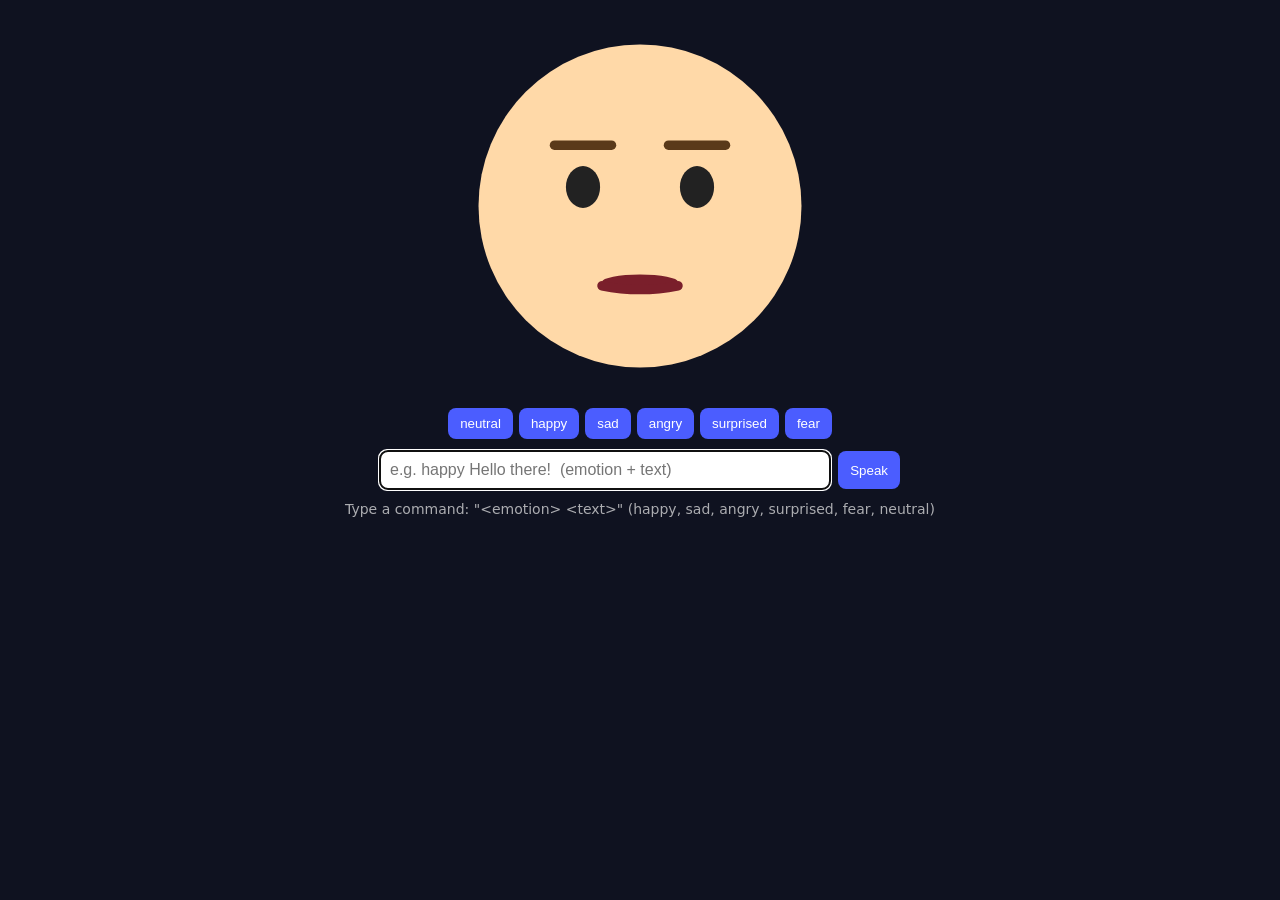
==== public/index.html @ e5810aa2 "Real-time emotion avatar with MiMo TTS on Fly.io" ====
<!doctype html>
<html><head><meta charset="utf-8"><meta name="viewport" content="width=device-width,initial-scale=1">
<title>Real-Time Avatar</title>
<style>
body{margin:0;font-family:system-ui;background:#0f1220;color:#eee;display:flex;flex-direction:column;align-items:center;gap:12px;padding:16px}
svg{width:min(80vw,380px);height:auto}
#cmd{width:min(90vw,520px);display:flex;gap:8px}
input{flex:1;padding:10px;border-radius:8px;border:0;font-size:16px}
button{padding:8px 12px;border-radius:8px;border:0;background:#4b5dff;color:#fff;cursor:pointer}
#emos{display:flex;gap:6px;flex-wrap:wrap;justify-content:center}
#status{opacity:.7;font-size:14px}
</style></head><body>
<svg viewBox="0 0 200 200">
  <circle cx="100" cy="100" r="85" fill="#ffd9a8"/>
  <g id="brows" stroke="#5a3a1a" stroke-width="5" stroke-linecap="round" fill="none">
    <path id="bl" d="M55 68 L85 68"/><path id="br" d="M115 68 L145 68"/></g>
  <g id="eyes" fill="#222"><ellipse id="el" cx="70" cy="90" rx="9" ry="11"/><ellipse id="er" cx="130" cy="90" rx="9" ry="11"/></g>
  <path id="cheek" d="" fill="none"/>
  <ellipse id="mouth" cx="100" cy="140" rx="20" ry="4" fill="#7a1f2b"/>
  <path id="smile" d="" stroke="#7a1f2b" stroke-width="5" fill="none" stroke-linecap="round"/>
</svg>
<div id="emos"></div>
<form id="cmd"><input id="in" placeholder="e.g. happy Hello there!  (emotion + text)" autofocus><button>Speak</button></form>
<div id="status">Type a command: "&lt;emotion&gt; &lt;text&gt;" (happy, sad, angry, surprised, fear, neutral)</div>
<script>
const FACES={
 neutral:{bl:'M55 68 L85 68',br:'M115 68 L145 68',ry:11,smile:'M80 142 Q100 146 120 142'},
 happy:{bl:'M55 64 Q70 58 85 66',br:'M115 66 Q130 58 145 64',ry:8,smile:'M72 135 Q100 168 128 135'},
 sad:{bl:'M55 74 L85 62',br:'M115 62 L145 74',ry:10,smile:'M76 152 Q100 134 124 152'},
 angry:{bl:'M55 60 L85 72',br:'M115 72 L145 60',ry:7,smile:'M78 150 Q100 140 122 150'},
 surprised:{bl:'M55 58 Q70 50 85 58',br:'M115 58 Q130 50 145 58',ry:15,smile:''},
 fear:{bl:'M55 70 L85 58',br:'M115 58 L145 70',ry:14,smile:'M78 150 Q100 140 122 150'}
};
const $=id=>document.getElementById(id);
let cur='neutral';
function setEmotion(e){
 const f=FACES[e]||FACES.neutral;cur=e;
 $('bl').setAttribute('d',f.bl);$('br').setAttribute('d',f.br);
 $('el').setAttribute('ry',f.ry);$('er').setAttribute('ry',f.ry);
 $('smile').setAttribute('d',f.smile);
 $('mouth').style.display=speaking||e==='surprised'?'':'none';
}
let speaking=false,an;
Object.keys(FACES).forEach(e=>{const b=document.createElement('button');b.textContent=e;b.onclick=()=>setEmotion(e);$('emos').append(b)});
setEmotion('neutral');
$('mouth').style.display='';
function animate(){
 const d=new Uint8Array(an.fftSize);an.getByteTimeDomainData(d);
 let s=0;for(const v of d)s+=Math.abs(v-128);const lvl=Math.min(1,s/d.length/18);
 $('mouth').setAttribute('ry',4+lvl*26);$('mouth').setAttribute('rx',20+lvl*6);
 if(speaking)requestAnimationFrame(animate);
}
const ctx=new (window.AudioContext||window.webkitAudioContext)();
$('cmd').onsubmit=async ev=>{
 ev.preventDefault();
 let t=$('in').value.trim();if(!t)return;
 const m=t.split(/\s+/)[0].toLowerCase();let emotion='neutral';
 if(FACES[m]){emotion=m;t=t.slice(m.length).trim()||'Hello';}
 setEmotion(emotion); // face changes instantly, before audio arrives
 $('status').textContent='Generating voice…';
 const r=await fetch('/api/speak',{method:'POST',headers:{'Content-Type':'application/json'},body:JSON.stringify({emotion,text:t})});
 if(!r.ok){$('status').textContent='Error: '+(await r.text());return;}
 await ctx.resume();
 const buf=await ctx.decodeAudioData(await r.arrayBuffer());
 const src=ctx.createBufferSource();src.buffer=buf;an=ctx.createAnalyser();an.fftSize=1024;
 src.connect(an);an.connect(ctx.destination);
 speaking=true;setEmotion(emotion);animate();src.start();
 $('status').textContent='Speaking ('+emotion+')';
 src.onended=()=>{speaking=false;$('mouth').setAttribute('ry',4);setEmotion(emotion);$('status').textContent='Ready'};
 $('in').value='';
};
</script></body></html>
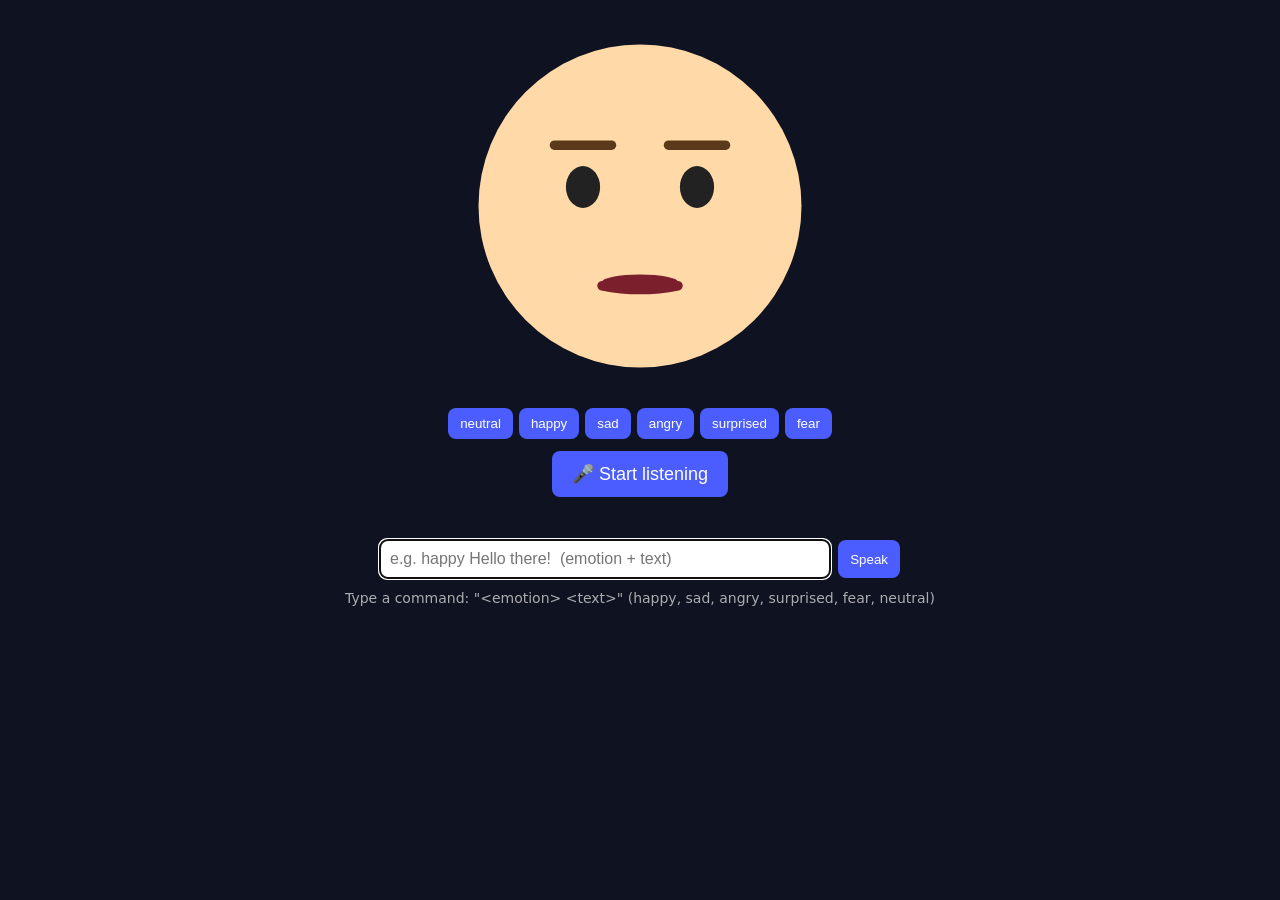
==== commit b3bce376: "Add mic conversation loop: speech -> empathetic reply+emotion -> TTS; photo faces support Co-Authore" ====
--- a/public/index.html
+++ b/public/index.html
@@ -10,7 +10,8 @@
 #emos{display:flex;gap:6px;flex-wrap:wrap;justify-content:center}
 #status{opacity:.7;font-size:14px}
 </style></head><body>
-<svg viewBox="0 0 200 200">
+<img id="photo" style="display:none;width:min(80vw,380px);border-radius:16px">
+<svg id="cartoon" viewBox="0 0 200 200">
   <circle cx="100" cy="100" r="85" fill="#ffd9a8"/>
   <g id="brows" stroke="#5a3a1a" stroke-width="5" stroke-linecap="round" fill="none">
     <path id="bl" d="M55 68 L85 68"/><path id="br" d="M115 68 L145 68"/></g>
@@ -20,6 +21,8 @@
   <path id="smile" d="" stroke="#7a1f2b" stroke-width="5" fill="none" stroke-linecap="round"/>
 </svg>
 <div id="emos"></div>
+<button id="mic" style="font-size:18px;padding:12px 20px">🎤 Start listening</button>
+<div id="heard" style="min-height:1.2em;opacity:.8"></div>
 <form id="cmd"><input id="in" placeholder="e.g. happy Hello there!  (emotion + text)" autofocus><button>Speak</button></form>
 <div id="status">Type a command: "&lt;emotion&gt; &lt;text&gt;" (happy, sad, angry, surprised, fear, neutral)</div>
 <script>
@@ -33,21 +36,23 @@
 };
 const $=id=>document.getElementById(id);
 let cur='neutral';
-function setEmotion(e){
+function setEmotion(e){showPhoto(e);
  const f=FACES[e]||FACES.neutral;cur=e;
  $('bl').setAttribute('d',f.bl);$('br').setAttribute('d',f.br);
  $('el').setAttribute('ry',f.ry);$('er').setAttribute('ry',f.ry);
  $('smile').setAttribute('d',f.smile);
  $('mouth').style.display=speaking||e==='surprised'?'':'none';
 }
-let speaking=false,an;
+let speaking=false,an,photoOK=false;
+const probe=new Image();probe.onload=()=>{photoOK=true;$('photo').style.display='';$('cartoon').style.display='none';showPhoto('neutral')};probe.src='/faces/neutral.jpg';
+function showPhoto(e,talk){if(photoOK)$('photo').src='/faces/'+(talk&&speaking?'speaking':e)+'.jpg';}
 Object.keys(FACES).forEach(e=>{const b=document.createElement('button');b.textContent=e;b.onclick=()=>setEmotion(e);$('emos').append(b)});
 setEmotion('neutral');
 $('mouth').style.display='';
 function animate(){
  const d=new Uint8Array(an.fftSize);an.getByteTimeDomainData(d);
  let s=0;for(const v of d)s+=Math.abs(v-128);const lvl=Math.min(1,s/d.length/18);
- $('mouth').setAttribute('ry',4+lvl*26);$('mouth').setAttribute('rx',20+lvl*6);
+ $('mouth').setAttribute('ry',4+lvl*26);if(photoOK)showPhoto(cur,lvl>0.12);$('mouth').setAttribute('rx',20+lvl*6);
  if(speaking)requestAnimationFrame(animate);
 }
 const ctx=new (window.AudioContext||window.webkitAudioContext)();
@@ -69,4 +74,35 @@
  src.onended=()=>{speaking=false;$('mouth').setAttribute('ry',4);setEmotion(emotion);$('status').textContent='Ready'};
  $('in').value='';
 };
+</script>
+<script>
+// Listen -> understand -> empathize loop
+const SR=window.SpeechRecognition||window.webkitSpeechRecognition;
+let rec,listening=false,busy=false;
+async function say(text){
+ busy=true;$('heard').textContent='You: '+text;$('status').textContent='Thinking…';
+ try{
+  const r=await fetch('/api/converse',{method:'POST',headers:{'Content-Type':'application/json'},body:JSON.stringify({text})});
+  const j=await r.json();if(j.error)throw new Error(j.error);
+  setEmotion(j.user_emotion); // mirror what the user feels first
+  await ctx.resume();
+  const bin=Uint8Array.from(atob(j.audio),c=>c.charCodeAt(0));
+  const buf=await ctx.decodeAudioData(bin.buffer);
+  const src=ctx.createBufferSource();src.buffer=buf;an=ctx.createAnalyser();an.fftSize=1024;
+  src.connect(an);an.connect(ctx.destination);
+  speaking=true;setEmotion(j.reply_emotion);animate();src.start();
+  $('status').textContent='Heard '+j.user_emotion+' → '+j.reply_emotion+': '+j.reply;
+  await new Promise(res=>src.onended=res);
+  speaking=false;$('mouth').setAttribute('ry',4);setEmotion(j.reply_emotion);
+ }catch(e){$('status').textContent='Error: '+e.message}
+ busy=false;
+}
+$('mic').onclick=()=>{
+ if(!SR){$('status').textContent='Speech recognition needs Chrome';return;}
+ if(listening){listening=false;rec.stop();$('mic').textContent='🎤 Start listening';return;}
+ rec=new SR();rec.continuous=true;rec.interimResults=false;rec.lang='en-US';
+ rec.onresult=ev=>{const t=ev.results[ev.results.length-1][0].transcript.trim();if(t&&!busy)say(t);};
+ rec.onend=()=>{if(listening)rec.start();};
+ rec.start();listening=true;$('mic').textContent='⏹ Stop listening';$('status').textContent='Listening…';
+};
 </script></body></html>
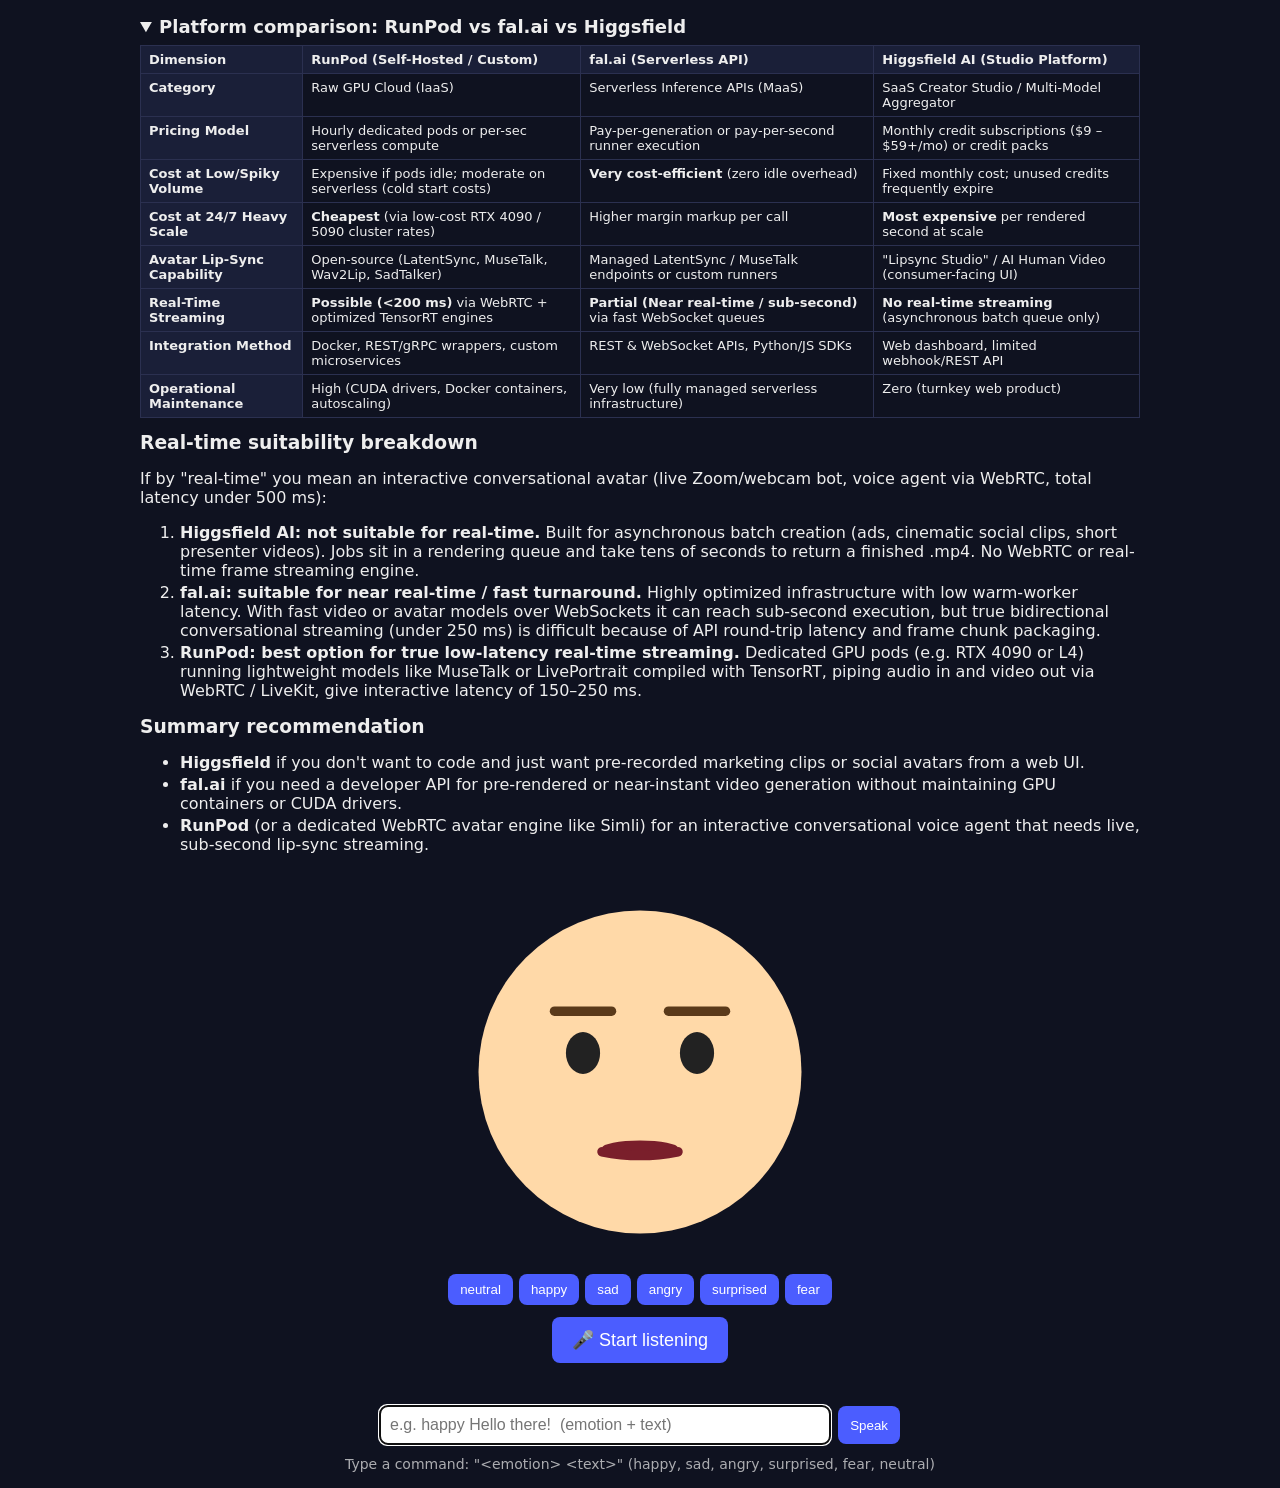
==== commit f8880cd8: "Add platform comparison section at top of page Co-Authored-By: Claude Sonnet 5.5 <noreply@anthropic." ====
--- a/public/index.html
+++ b/public/index.html
@@ -9,7 +9,28 @@
 button{padding:8px 12px;border-radius:8px;border:0;background:#4b5dff;color:#fff;cursor:pointer}
 #emos{display:flex;gap:6px;flex-wrap:wrap;justify-content:center}
 #status{opacity:.7;font-size:14px}
+table{border-collapse:collapse;width:min(96vw,1000px);font-size:13px}
+th,td{border:1px solid #2b3050;padding:6px 8px;text-align:left;vertical-align:top}
+th{background:#1a1f38}
+#compare{width:min(96vw,1000px);overflow-x:auto}
+#compare summary{cursor:pointer;font-size:18px;font-weight:600;margin-bottom:8px}
+#compare h3{margin:14px 0 4px}#compare li{margin:3px 0}
 </style></head><body>
+<details id="compare" open><summary>Platform comparison: RunPod vs fal.ai vs Higgsfield</summary>
+<table><tr><th>Dimension</th><th>RunPod (Self-Hosted / Custom)</th><th>fal.ai (Serverless API)</th><th>Higgsfield AI (Studio Platform)</th></tr><tr><th>Category</th><td>Raw GPU Cloud (IaaS)</td><td>Serverless Inference APIs (MaaS)</td><td>SaaS Creator Studio / Multi-Model Aggregator</td></tr><tr><th>Pricing Model</th><td>Hourly dedicated pods or per-sec serverless compute</td><td>Pay-per-generation or pay-per-second runner execution</td><td>Monthly credit subscriptions ($9 – $59+/mo) or credit packs</td></tr><tr><th>Cost at Low/Spiky Volume</th><td>Expensive if pods idle; moderate on serverless (cold start costs)</td><td><b>Very cost-efficient</b> (zero idle overhead)</td><td>Fixed monthly cost; unused credits frequently expire</td></tr><tr><th>Cost at 24/7 Heavy Scale</th><td><b>Cheapest</b> (via low-cost RTX 4090 / 5090 cluster rates)</td><td>Higher margin markup per call</td><td><b>Most expensive</b> per rendered second at scale</td></tr><tr><th>Avatar Lip-Sync Capability</th><td>Open-source (LatentSync, MuseTalk, Wav2Lip, SadTalker)</td><td>Managed LatentSync / MuseTalk endpoints or custom runners</td><td>"Lipsync Studio" / AI Human Video (consumer-facing UI)</td></tr><tr><th>Real-Time Streaming</th><td><b>Possible (&lt;200 ms)</b> via WebRTC + optimized TensorRT engines</td><td><b>Partial (Near real-time / sub-second)</b> via fast WebSocket queues</td><td><b>No real-time streaming</b> (asynchronous batch queue only)</td></tr><tr><th>Integration Method</th><td>Docker, REST/gRPC wrappers, custom microservices</td><td>REST &amp; WebSocket APIs, Python/JS SDKs</td><td>Web dashboard, limited webhook/REST API</td></tr><tr><th>Operational Maintenance</th><td>High (CUDA drivers, Docker containers, autoscaling)</td><td>Very low (fully managed serverless infrastructure)</td><td>Zero (turnkey web product)</td></tr></table>
+<h3>Real-time suitability breakdown</h3>
+<p>If by "real-time" you mean an interactive conversational avatar (live Zoom/webcam bot, voice agent via WebRTC, total latency under 500 ms):</p>
+<ol>
+<li><b>Higgsfield AI: not suitable for real-time.</b> Built for asynchronous batch creation (ads, cinematic social clips, short presenter videos). Jobs sit in a rendering queue and take tens of seconds to return a finished .mp4. No WebRTC or real-time frame streaming engine.</li>
+<li><b>fal.ai: suitable for near real-time / fast turnaround.</b> Highly optimized infrastructure with low warm-worker latency. With fast video or avatar models over WebSockets it can reach sub-second execution, but true bidirectional conversational streaming (under 250 ms) is difficult because of API round-trip latency and frame chunk packaging.</li>
+<li><b>RunPod: best option for true low-latency real-time streaming.</b> Dedicated GPU pods (e.g. RTX 4090 or L4) running lightweight models like MuseTalk or LivePortrait compiled with TensorRT, piping audio in and video out via WebRTC / LiveKit, give interactive latency of 150–250 ms.</li>
+</ol>
+<h3>Summary recommendation</h3>
+<ul>
+<li><b>Higgsfield</b> if you don't want to code and just want pre-recorded marketing clips or social avatars from a web UI.</li>
+<li><b>fal.ai</b> if you need a developer API for pre-rendered or near-instant video generation without maintaining GPU containers or CUDA drivers.</li>
+<li><b>RunPod</b> (or a dedicated WebRTC avatar engine like Simli) for an interactive conversational voice agent that needs live, sub-second lip-sync streaming.</li>
+</ul></details>
 <img id="photo" style="display:none;width:min(80vw,380px);border-radius:16px">
 <svg id="cartoon" viewBox="0 0 200 200">
   <circle cx="100" cy="100" r="85" fill="#ffd9a8"/>
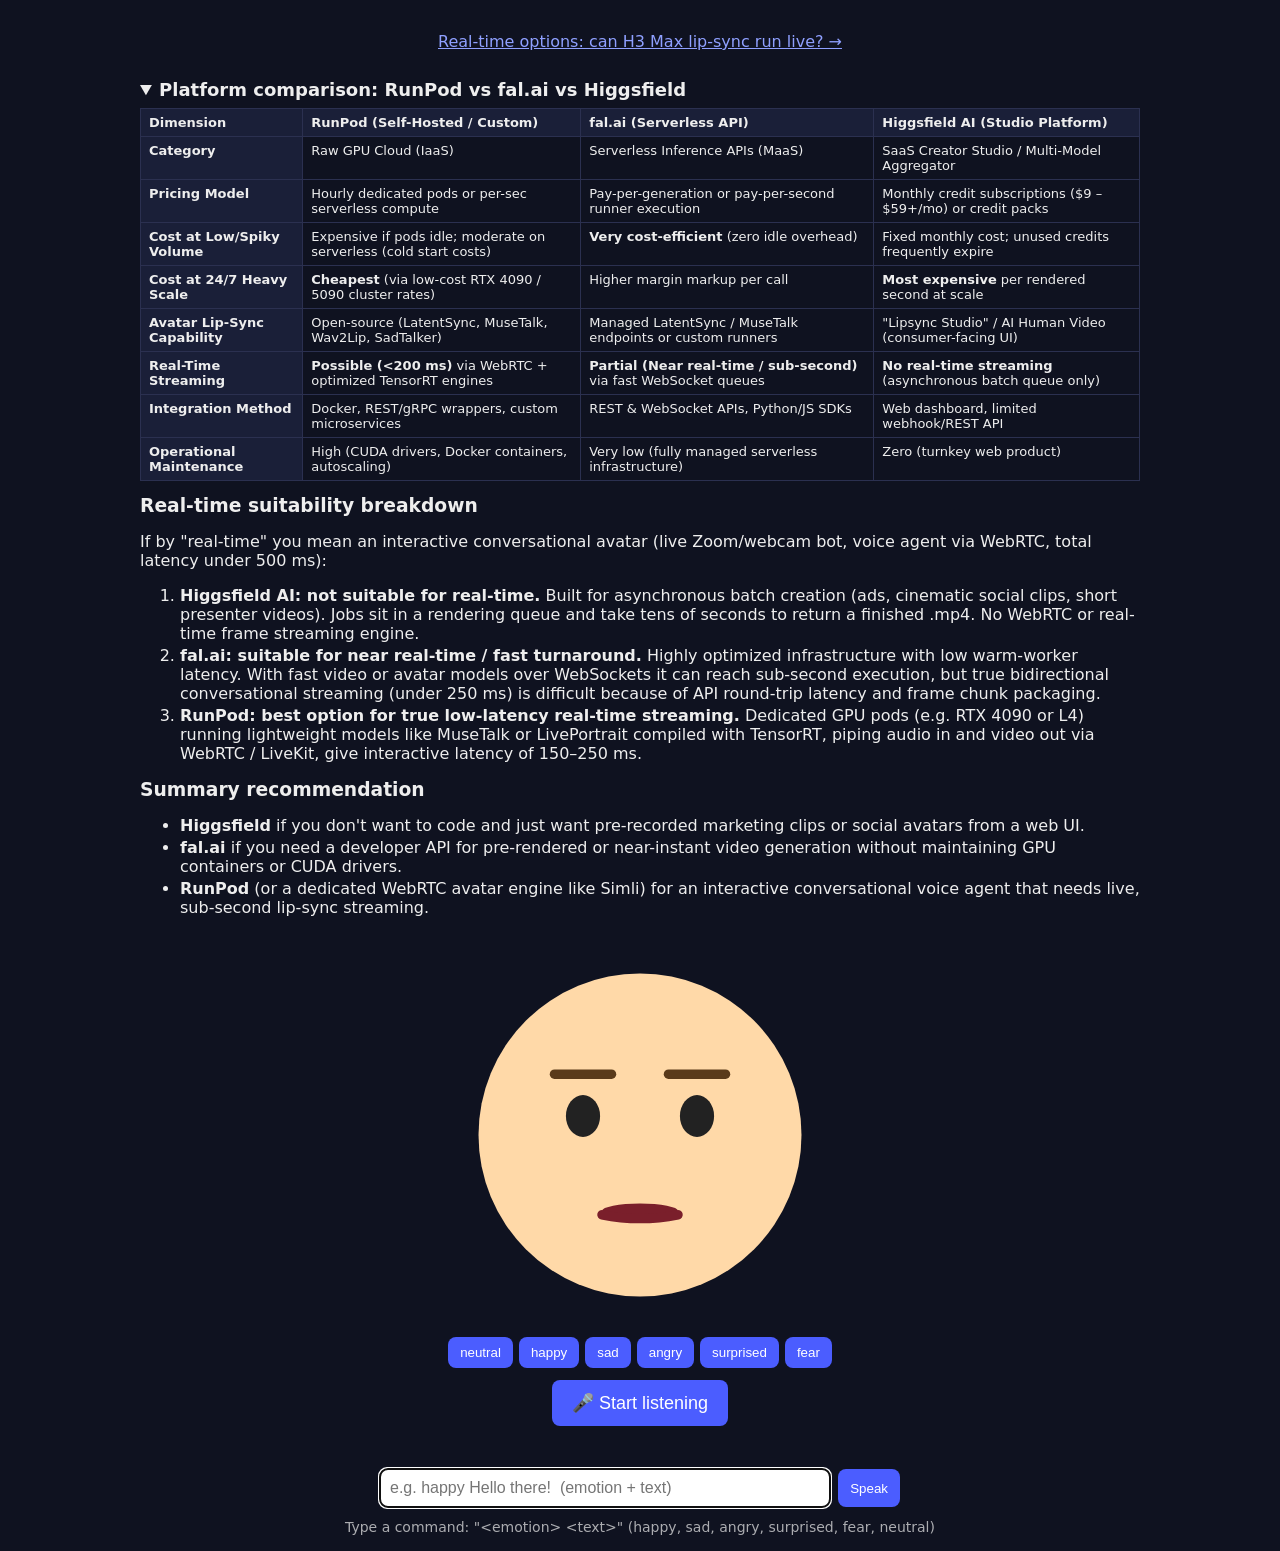
==== commit 76170351: "Add real-time options page and link from home Co-Authored-By: Claude Sonnet 5.5 <noreply@anthropic.c" ====
--- a/public/index.html
+++ b/public/index.html
@@ -16,6 +16,7 @@
 #compare summary{cursor:pointer;font-size:18px;font-weight:600;margin-bottom:8px}
 #compare h3{margin:14px 0 4px}#compare li{margin:3px 0}
 </style></head><body>
+<p><a href="/realtime.html" style="color:#8fa0ff">Real-time options: can H3 Max lip-sync run live? →</a></p>
 <details id="compare" open><summary>Platform comparison: RunPod vs fal.ai vs Higgsfield</summary>
 <table><tr><th>Dimension</th><th>RunPod (Self-Hosted / Custom)</th><th>fal.ai (Serverless API)</th><th>Higgsfield AI (Studio Platform)</th></tr><tr><th>Category</th><td>Raw GPU Cloud (IaaS)</td><td>Serverless Inference APIs (MaaS)</td><td>SaaS Creator Studio / Multi-Model Aggregator</td></tr><tr><th>Pricing Model</th><td>Hourly dedicated pods or per-sec serverless compute</td><td>Pay-per-generation or pay-per-second runner execution</td><td>Monthly credit subscriptions ($9 – $59+/mo) or credit packs</td></tr><tr><th>Cost at Low/Spiky Volume</th><td>Expensive if pods idle; moderate on serverless (cold start costs)</td><td><b>Very cost-efficient</b> (zero idle overhead)</td><td>Fixed monthly cost; unused credits frequently expire</td></tr><tr><th>Cost at 24/7 Heavy Scale</th><td><b>Cheapest</b> (via low-cost RTX 4090 / 5090 cluster rates)</td><td>Higher margin markup per call</td><td><b>Most expensive</b> per rendered second at scale</td></tr><tr><th>Avatar Lip-Sync Capability</th><td>Open-source (LatentSync, MuseTalk, Wav2Lip, SadTalker)</td><td>Managed LatentSync / MuseTalk endpoints or custom runners</td><td>"Lipsync Studio" / AI Human Video (consumer-facing UI)</td></tr><tr><th>Real-Time Streaming</th><td><b>Possible (&lt;200 ms)</b> via WebRTC + optimized TensorRT engines</td><td><b>Partial (Near real-time / sub-second)</b> via fast WebSocket queues</td><td><b>No real-time streaming</b> (asynchronous batch queue only)</td></tr><tr><th>Integration Method</th><td>Docker, REST/gRPC wrappers, custom microservices</td><td>REST &amp; WebSocket APIs, Python/JS SDKs</td><td>Web dashboard, limited webhook/REST API</td></tr><tr><th>Operational Maintenance</th><td>High (CUDA drivers, Docker containers, autoscaling)</td><td>Very low (fully managed serverless infrastructure)</td><td>Zero (turnkey web product)</td></tr></table>
 <h3>Real-time suitability breakdown</h3>
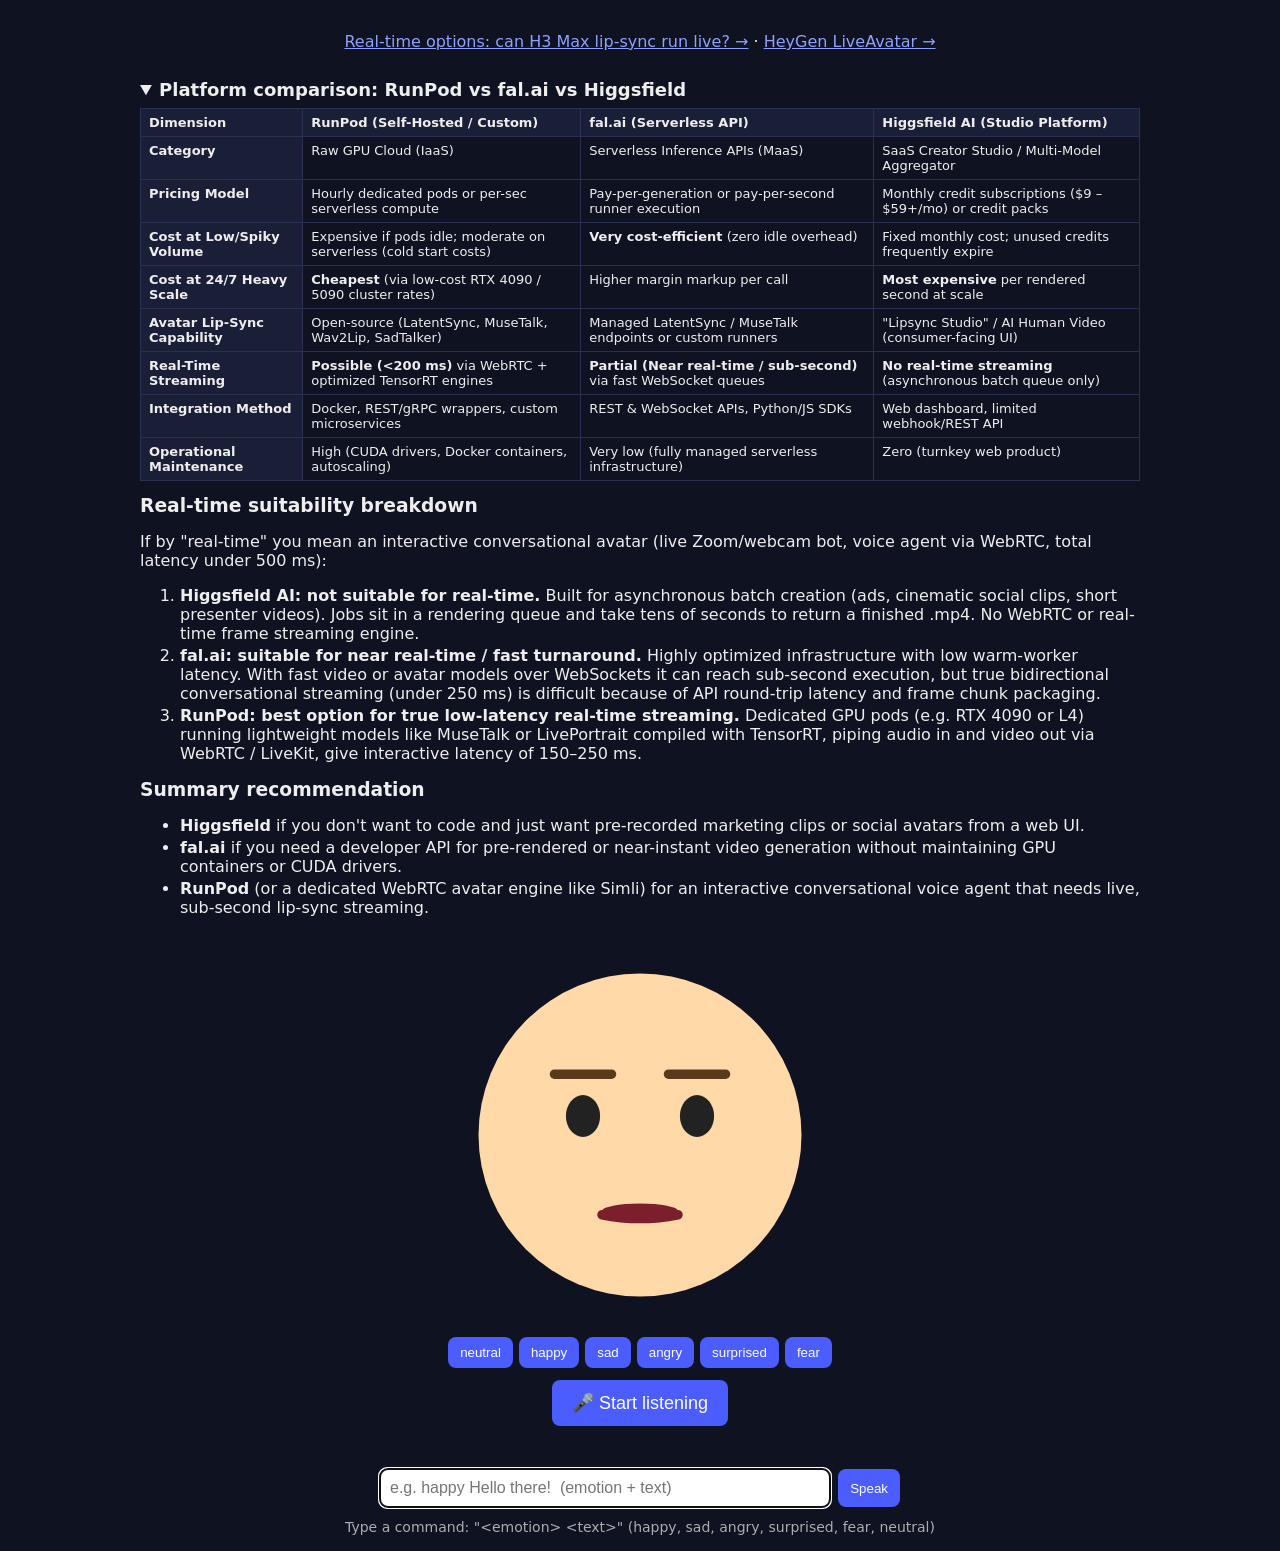
==== commit 41f1ddbd: "Add HeyGen LiveAvatar page and link from home Co-Authored-By: Claude Sonnet 5.5 <noreply@anthropic.c" ====
--- a/public/index.html
+++ b/public/index.html
@@ -16,7 +16,7 @@
 #compare summary{cursor:pointer;font-size:18px;font-weight:600;margin-bottom:8px}
 #compare h3{margin:14px 0 4px}#compare li{margin:3px 0}
 </style></head><body>
-<p><a href="/realtime.html" style="color:#8fa0ff">Real-time options: can H3 Max lip-sync run live? →</a></p>
+<p><a href="/realtime.html" style="color:#8fa0ff">Real-time options: can H3 Max lip-sync run live? →</a> · <a href="/heygen.html" style="color:#8fa0ff">HeyGen LiveAvatar →</a></p>
 <details id="compare" open><summary>Platform comparison: RunPod vs fal.ai vs Higgsfield</summary>
 <table><tr><th>Dimension</th><th>RunPod (Self-Hosted / Custom)</th><th>fal.ai (Serverless API)</th><th>Higgsfield AI (Studio Platform)</th></tr><tr><th>Category</th><td>Raw GPU Cloud (IaaS)</td><td>Serverless Inference APIs (MaaS)</td><td>SaaS Creator Studio / Multi-Model Aggregator</td></tr><tr><th>Pricing Model</th><td>Hourly dedicated pods or per-sec serverless compute</td><td>Pay-per-generation or pay-per-second runner execution</td><td>Monthly credit subscriptions ($9 – $59+/mo) or credit packs</td></tr><tr><th>Cost at Low/Spiky Volume</th><td>Expensive if pods idle; moderate on serverless (cold start costs)</td><td><b>Very cost-efficient</b> (zero idle overhead)</td><td>Fixed monthly cost; unused credits frequently expire</td></tr><tr><th>Cost at 24/7 Heavy Scale</th><td><b>Cheapest</b> (via low-cost RTX 4090 / 5090 cluster rates)</td><td>Higher margin markup per call</td><td><b>Most expensive</b> per rendered second at scale</td></tr><tr><th>Avatar Lip-Sync Capability</th><td>Open-source (LatentSync, MuseTalk, Wav2Lip, SadTalker)</td><td>Managed LatentSync / MuseTalk endpoints or custom runners</td><td>"Lipsync Studio" / AI Human Video (consumer-facing UI)</td></tr><tr><th>Real-Time Streaming</th><td><b>Possible (&lt;200 ms)</b> via WebRTC + optimized TensorRT engines</td><td><b>Partial (Near real-time / sub-second)</b> via fast WebSocket queues</td><td><b>No real-time streaming</b> (asynchronous batch queue only)</td></tr><tr><th>Integration Method</th><td>Docker, REST/gRPC wrappers, custom microservices</td><td>REST &amp; WebSocket APIs, Python/JS SDKs</td><td>Web dashboard, limited webhook/REST API</td></tr><tr><th>Operational Maintenance</th><td>High (CUDA drivers, Docker containers, autoscaling)</td><td>Very low (fully managed serverless infrastructure)</td><td>Zero (turnkey web product)</td></tr></table>
 <h3>Real-time suitability breakdown</h3>
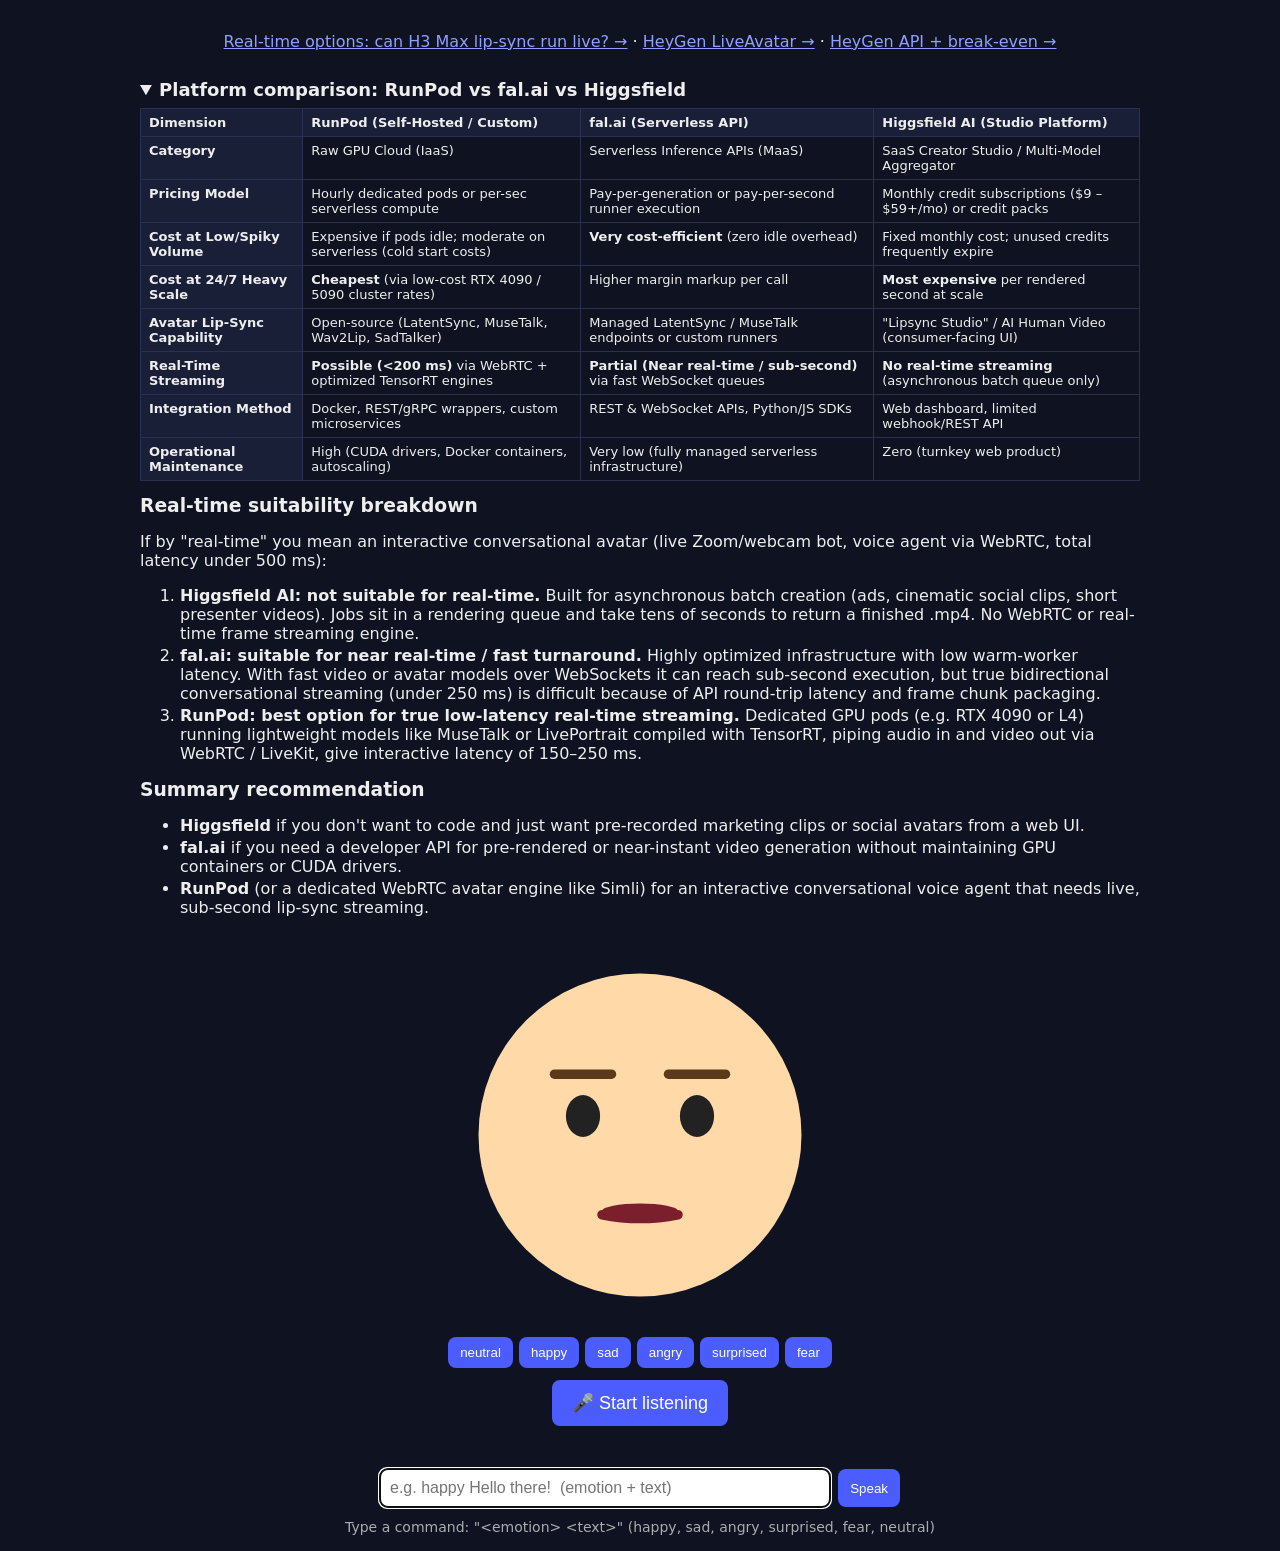
==== commit cf452192: "Add HeyGen LiveAvatar API page with video embed and break-even calculator Co-Authored-By: Claude Son" ====
--- a/public/index.html
+++ b/public/index.html
@@ -16,7 +16,7 @@
 #compare summary{cursor:pointer;font-size:18px;font-weight:600;margin-bottom:8px}
 #compare h3{margin:14px 0 4px}#compare li{margin:3px 0}
 </style></head><body>
-<p><a href="/realtime.html" style="color:#8fa0ff">Real-time options: can H3 Max lip-sync run live? →</a> · <a href="/heygen.html" style="color:#8fa0ff">HeyGen LiveAvatar →</a></p>
+<p><a href="/realtime.html" style="color:#8fa0ff">Real-time options: can H3 Max lip-sync run live? →</a> · <a href="/heygen.html" style="color:#8fa0ff">HeyGen LiveAvatar →</a> · <a href="/heygen-api.html" style="color:#8fa0ff">HeyGen API + break-even →</a></p>
 <details id="compare" open><summary>Platform comparison: RunPod vs fal.ai vs Higgsfield</summary>
 <table><tr><th>Dimension</th><th>RunPod (Self-Hosted / Custom)</th><th>fal.ai (Serverless API)</th><th>Higgsfield AI (Studio Platform)</th></tr><tr><th>Category</th><td>Raw GPU Cloud (IaaS)</td><td>Serverless Inference APIs (MaaS)</td><td>SaaS Creator Studio / Multi-Model Aggregator</td></tr><tr><th>Pricing Model</th><td>Hourly dedicated pods or per-sec serverless compute</td><td>Pay-per-generation or pay-per-second runner execution</td><td>Monthly credit subscriptions ($9 – $59+/mo) or credit packs</td></tr><tr><th>Cost at Low/Spiky Volume</th><td>Expensive if pods idle; moderate on serverless (cold start costs)</td><td><b>Very cost-efficient</b> (zero idle overhead)</td><td>Fixed monthly cost; unused credits frequently expire</td></tr><tr><th>Cost at 24/7 Heavy Scale</th><td><b>Cheapest</b> (via low-cost RTX 4090 / 5090 cluster rates)</td><td>Higher margin markup per call</td><td><b>Most expensive</b> per rendered second at scale</td></tr><tr><th>Avatar Lip-Sync Capability</th><td>Open-source (LatentSync, MuseTalk, Wav2Lip, SadTalker)</td><td>Managed LatentSync / MuseTalk endpoints or custom runners</td><td>"Lipsync Studio" / AI Human Video (consumer-facing UI)</td></tr><tr><th>Real-Time Streaming</th><td><b>Possible (&lt;200 ms)</b> via WebRTC + optimized TensorRT engines</td><td><b>Partial (Near real-time / sub-second)</b> via fast WebSocket queues</td><td><b>No real-time streaming</b> (asynchronous batch queue only)</td></tr><tr><th>Integration Method</th><td>Docker, REST/gRPC wrappers, custom microservices</td><td>REST &amp; WebSocket APIs, Python/JS SDKs</td><td>Web dashboard, limited webhook/REST API</td></tr><tr><th>Operational Maintenance</th><td>High (CUDA drivers, Docker containers, autoscaling)</td><td>Very low (fully managed serverless infrastructure)</td><td>Zero (turnkey web product)</td></tr></table>
 <h3>Real-time suitability breakdown</h3>
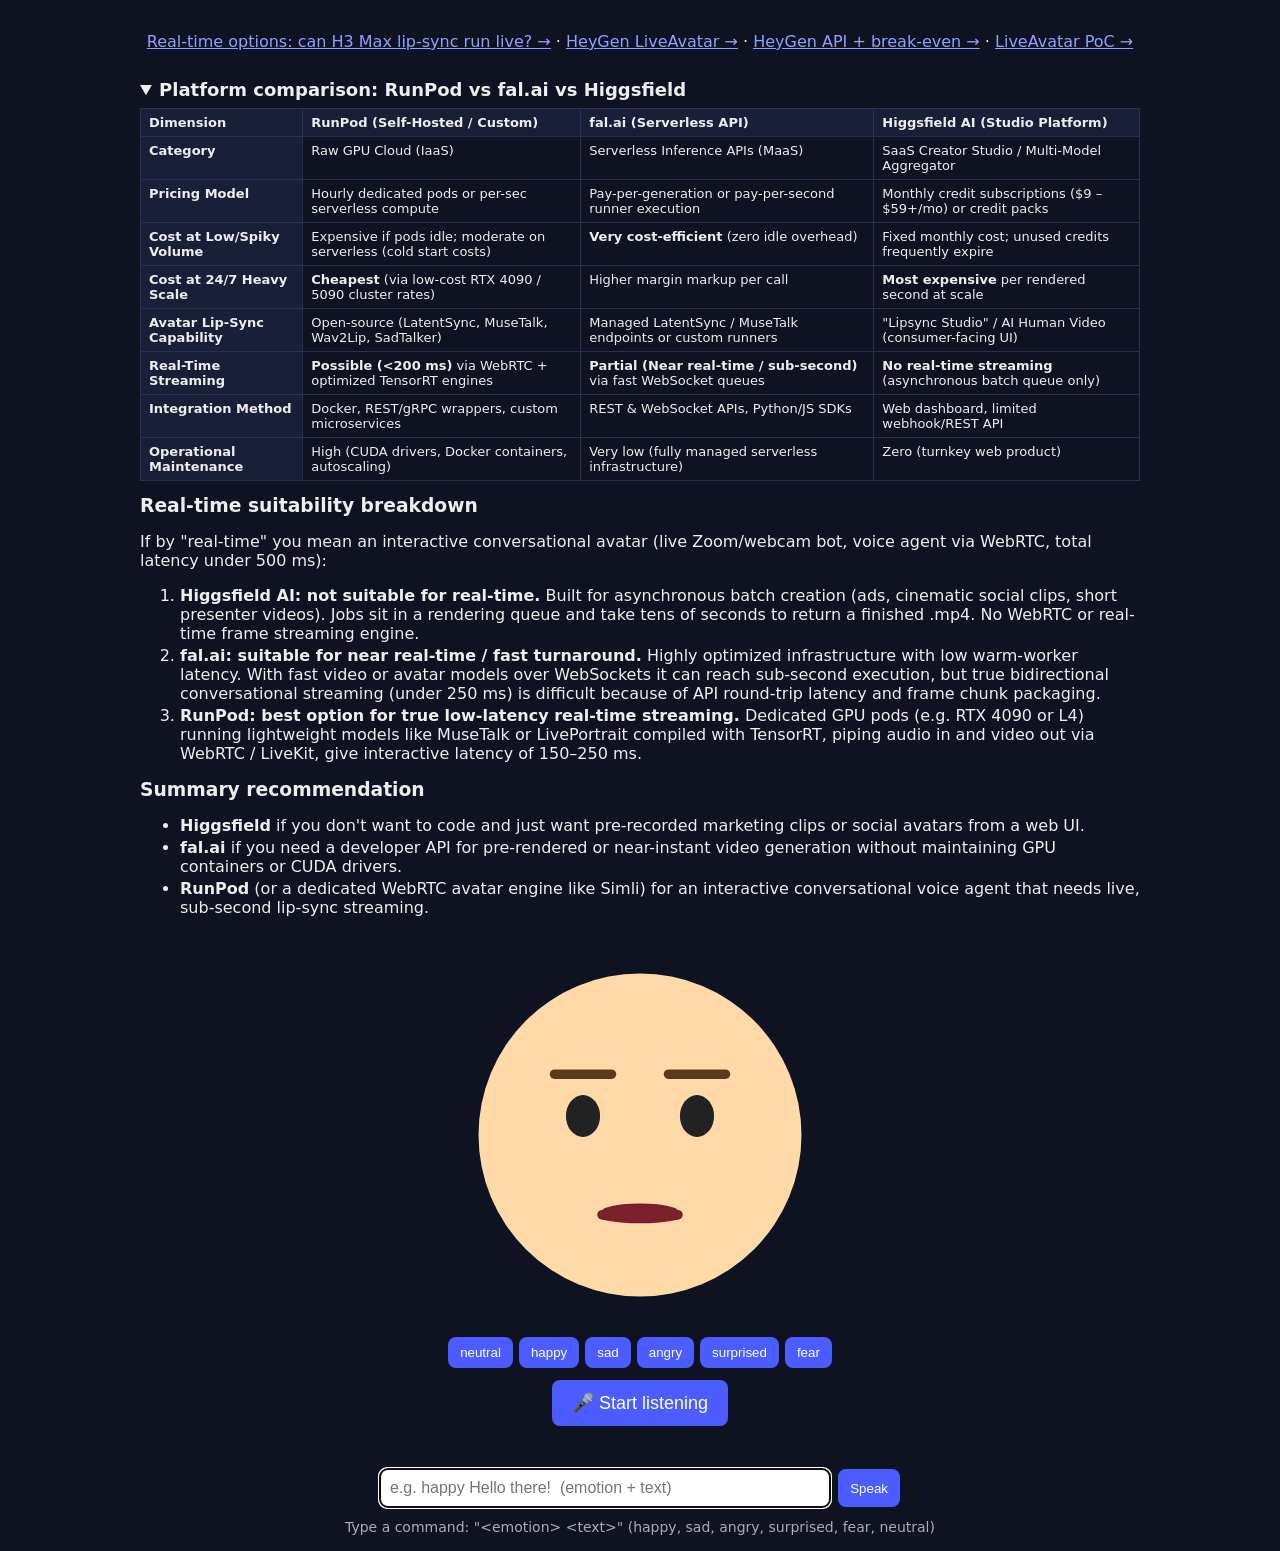
==== commit b8000546: "Add HeyGen LiveAvatar PoC page and server proxy (key held server-side) Co-Authored-By: Claude Sonnet" ====
--- a/public/index.html
+++ b/public/index.html
@@ -16,7 +16,7 @@
 #compare summary{cursor:pointer;font-size:18px;font-weight:600;margin-bottom:8px}
 #compare h3{margin:14px 0 4px}#compare li{margin:3px 0}
 </style></head><body>
-<p><a href="/realtime.html" style="color:#8fa0ff">Real-time options: can H3 Max lip-sync run live? →</a> · <a href="/heygen.html" style="color:#8fa0ff">HeyGen LiveAvatar →</a> · <a href="/heygen-api.html" style="color:#8fa0ff">HeyGen API + break-even →</a></p>
+<p><a href="/realtime.html" style="color:#8fa0ff">Real-time options: can H3 Max lip-sync run live? →</a> · <a href="/heygen.html" style="color:#8fa0ff">HeyGen LiveAvatar →</a> · <a href="/heygen-api.html" style="color:#8fa0ff">HeyGen API + break-even →</a> · <a href="/liveavatar.html" style="color:#8fa0ff">LiveAvatar PoC →</a></p>
 <details id="compare" open><summary>Platform comparison: RunPod vs fal.ai vs Higgsfield</summary>
 <table><tr><th>Dimension</th><th>RunPod (Self-Hosted / Custom)</th><th>fal.ai (Serverless API)</th><th>Higgsfield AI (Studio Platform)</th></tr><tr><th>Category</th><td>Raw GPU Cloud (IaaS)</td><td>Serverless Inference APIs (MaaS)</td><td>SaaS Creator Studio / Multi-Model Aggregator</td></tr><tr><th>Pricing Model</th><td>Hourly dedicated pods or per-sec serverless compute</td><td>Pay-per-generation or pay-per-second runner execution</td><td>Monthly credit subscriptions ($9 – $59+/mo) or credit packs</td></tr><tr><th>Cost at Low/Spiky Volume</th><td>Expensive if pods idle; moderate on serverless (cold start costs)</td><td><b>Very cost-efficient</b> (zero idle overhead)</td><td>Fixed monthly cost; unused credits frequently expire</td></tr><tr><th>Cost at 24/7 Heavy Scale</th><td><b>Cheapest</b> (via low-cost RTX 4090 / 5090 cluster rates)</td><td>Higher margin markup per call</td><td><b>Most expensive</b> per rendered second at scale</td></tr><tr><th>Avatar Lip-Sync Capability</th><td>Open-source (LatentSync, MuseTalk, Wav2Lip, SadTalker)</td><td>Managed LatentSync / MuseTalk endpoints or custom runners</td><td>"Lipsync Studio" / AI Human Video (consumer-facing UI)</td></tr><tr><th>Real-Time Streaming</th><td><b>Possible (&lt;200 ms)</b> via WebRTC + optimized TensorRT engines</td><td><b>Partial (Near real-time / sub-second)</b> via fast WebSocket queues</td><td><b>No real-time streaming</b> (asynchronous batch queue only)</td></tr><tr><th>Integration Method</th><td>Docker, REST/gRPC wrappers, custom microservices</td><td>REST &amp; WebSocket APIs, Python/JS SDKs</td><td>Web dashboard, limited webhook/REST API</td></tr><tr><th>Operational Maintenance</th><td>High (CUDA drivers, Docker containers, autoscaling)</td><td>Very low (fully managed serverless infrastructure)</td><td>Zero (turnkey web product)</td></tr></table>
 <h3>Real-time suitability breakdown</h3>
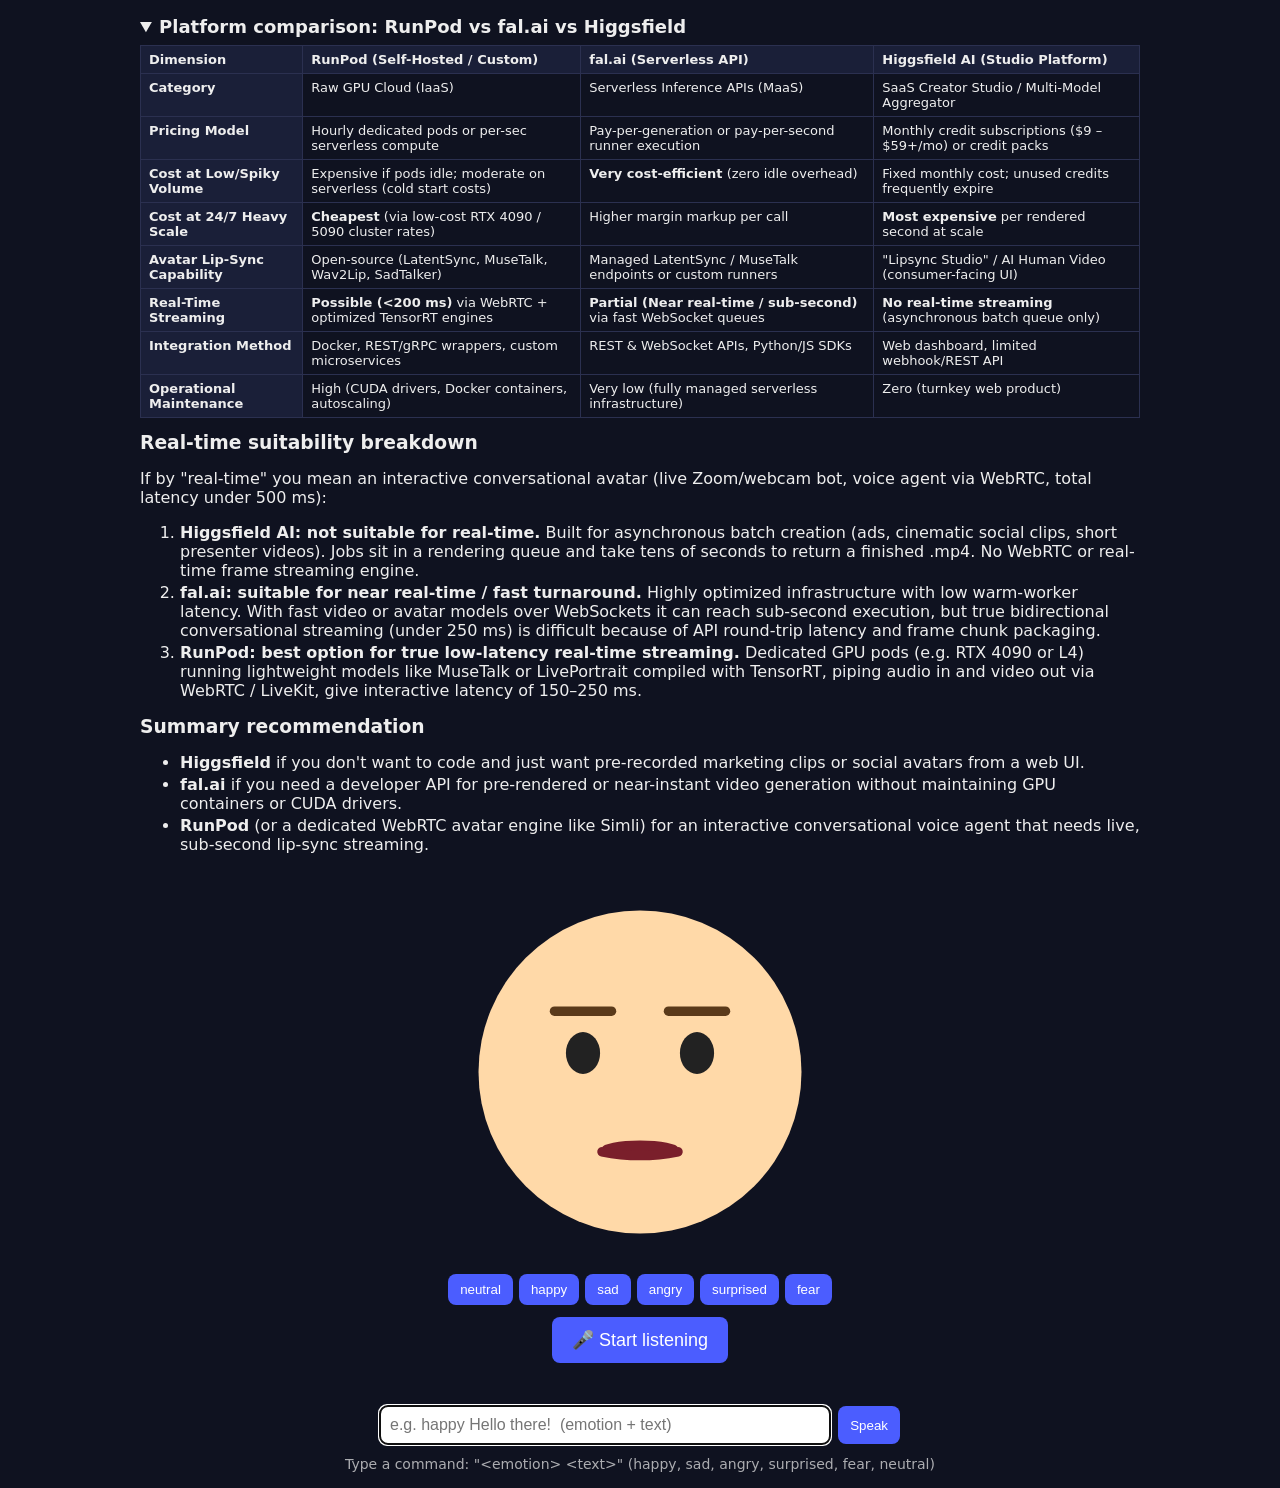
==== commit fc1e7d73: "Shared responsive top menu with emoji, new styling, references page Co-Authored-By: Claude Sonnet 5." ====
--- a/public/index.html
+++ b/public/index.html
@@ -16,7 +16,6 @@
 #compare summary{cursor:pointer;font-size:18px;font-weight:600;margin-bottom:8px}
 #compare h3{margin:14px 0 4px}#compare li{margin:3px 0}
 </style></head><body>
-<p><a href="/realtime.html" style="color:#8fa0ff">Real-time options: can H3 Max lip-sync run live? →</a> · <a href="/heygen.html" style="color:#8fa0ff">HeyGen LiveAvatar →</a> · <a href="/heygen-api.html" style="color:#8fa0ff">HeyGen API + break-even →</a> · <a href="/liveavatar.html" style="color:#8fa0ff">LiveAvatar PoC →</a></p>
 <details id="compare" open><summary>Platform comparison: RunPod vs fal.ai vs Higgsfield</summary>
 <table><tr><th>Dimension</th><th>RunPod (Self-Hosted / Custom)</th><th>fal.ai (Serverless API)</th><th>Higgsfield AI (Studio Platform)</th></tr><tr><th>Category</th><td>Raw GPU Cloud (IaaS)</td><td>Serverless Inference APIs (MaaS)</td><td>SaaS Creator Studio / Multi-Model Aggregator</td></tr><tr><th>Pricing Model</th><td>Hourly dedicated pods or per-sec serverless compute</td><td>Pay-per-generation or pay-per-second runner execution</td><td>Monthly credit subscriptions ($9 – $59+/mo) or credit packs</td></tr><tr><th>Cost at Low/Spiky Volume</th><td>Expensive if pods idle; moderate on serverless (cold start costs)</td><td><b>Very cost-efficient</b> (zero idle overhead)</td><td>Fixed monthly cost; unused credits frequently expire</td></tr><tr><th>Cost at 24/7 Heavy Scale</th><td><b>Cheapest</b> (via low-cost RTX 4090 / 5090 cluster rates)</td><td>Higher margin markup per call</td><td><b>Most expensive</b> per rendered second at scale</td></tr><tr><th>Avatar Lip-Sync Capability</th><td>Open-source (LatentSync, MuseTalk, Wav2Lip, SadTalker)</td><td>Managed LatentSync / MuseTalk endpoints or custom runners</td><td>"Lipsync Studio" / AI Human Video (consumer-facing UI)</td></tr><tr><th>Real-Time Streaming</th><td><b>Possible (&lt;200 ms)</b> via WebRTC + optimized TensorRT engines</td><td><b>Partial (Near real-time / sub-second)</b> via fast WebSocket queues</td><td><b>No real-time streaming</b> (asynchronous batch queue only)</td></tr><tr><th>Integration Method</th><td>Docker, REST/gRPC wrappers, custom microservices</td><td>REST &amp; WebSocket APIs, Python/JS SDKs</td><td>Web dashboard, limited webhook/REST API</td></tr><tr><th>Operational Maintenance</th><td>High (CUDA drivers, Docker containers, autoscaling)</td><td>Very low (fully managed serverless infrastructure)</td><td>Zero (turnkey web product)</td></tr></table>
 <h3>Real-time suitability breakdown</h3>
@@ -127,4 +126,5 @@
  rec.onend=()=>{if(listening)rec.start();};
  rec.start();listening=true;$('mic').textContent='⏹ Stop listening';$('status').textContent='Listening…';
 };
-</script></body></html>
+</script><script src="/nav.js"></script>
+</body></html>
